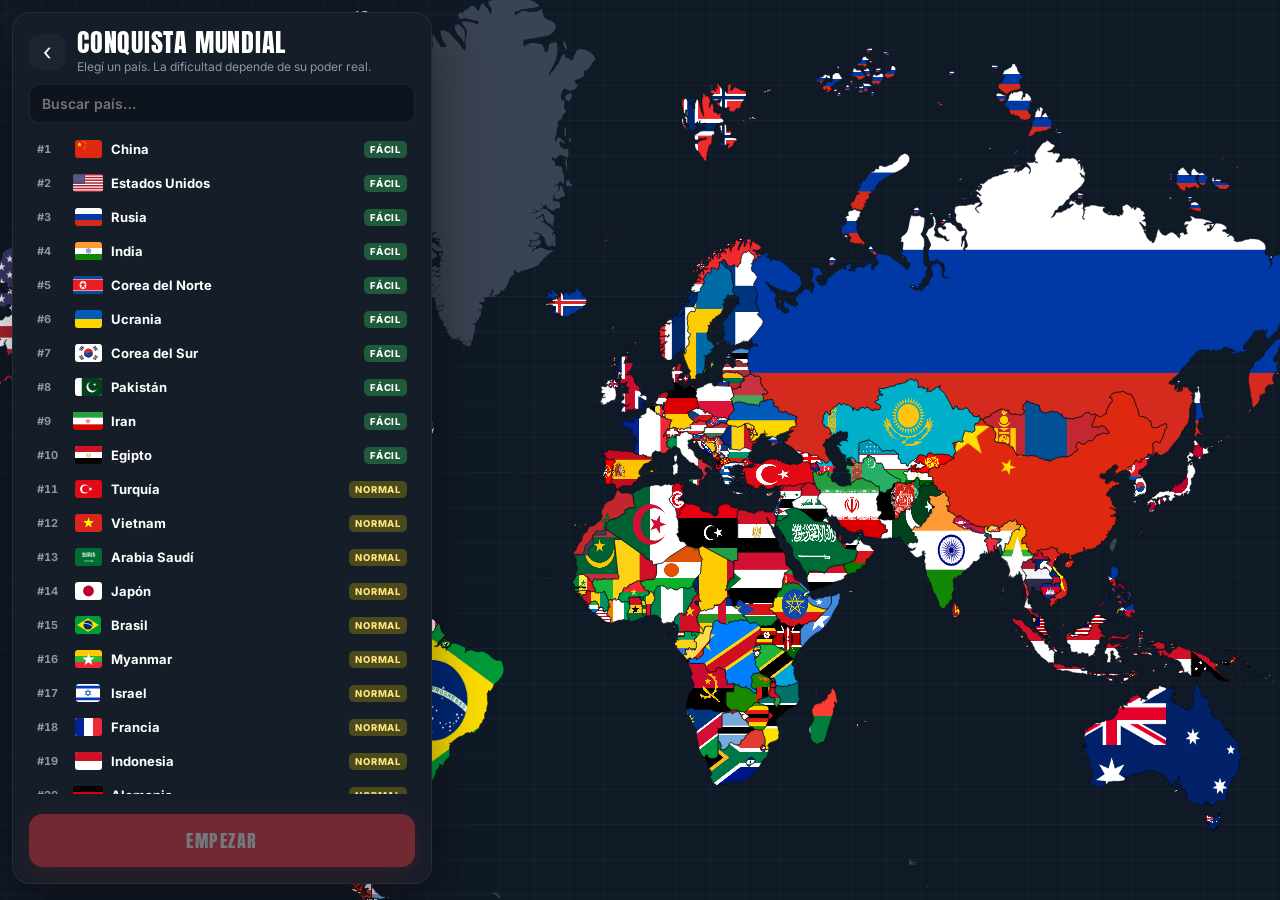
==== game/conquista.html @ e0a361c9 "Nuevo modo: Conquista mundial (estrategia en tiempo real) Elegís un país y armás un imperio: economí" ====
<!doctype html>
<html lang="es">
<head>
<meta charset="utf-8">
<meta name="viewport" content="width=device-width, initial-scale=1, viewport-fit=cover">
<title>Empire · Conquista</title>
<meta name="theme-color" content="#0d141e">
<meta name="mobile-web-app-capable" content="yes">
<meta name="apple-mobile-web-app-capable" content="yes">
<meta name="apple-mobile-web-app-status-bar-style" content="black-translucent">
<link rel="preconnect" href="https://fonts.googleapis.com">
<link rel="preconnect" href="https://fonts.gstatic.com" crossorigin>
<link href="https://fonts.googleapis.com/css2?family=Anton&family=Inter:wght@500;700;800&display=swap" rel="stylesheet">
<link rel="stylesheet" href="style.css">
<link rel="stylesheet" href="conquista.css">
</head>
<body class="conq">
<div id="app">
  <canvas id="map"></canvas>

  <!-- ELEGIR PAÍS -->
  <section id="pick" class="screen">
    <div class="pick-card card">
      <div class="pick-head">
        <a class="back" href="index.html" aria-label="Volver al menú">‹</a>
        <div>
          <h1>CONQUISTA MUNDIAL</h1>
          <p>Elegí un país. La dificultad depende de su poder real.</p>
        </div>
      </div>
      <input id="pickSearch" type="search" placeholder="Buscar país…" autocomplete="off" aria-label="Buscar país">
      <div id="pickList" class="pick-list" role="listbox"></div>
      <div id="pickInfo" class="pick-info"></div>
      <div class="pick-actions">
        <button id="btnLoad" class="btn" hidden>CONTINUAR PARTIDA</button>
        <button id="btnStart" class="btn primary" disabled>EMPEZAR</button>
      </div>
    </div>
  </section>

  <!-- JUEGO -->
  <section id="hud" class="screen" hidden>
    <header class="bar">
      <button class="me" id="btnMe" aria-label="Mi país"><img id="meFlag" alt=""><span id="meName"></span></button>
      <div class="stats">
        <div class="stat" title="Tesoro"><small>TESORO</small><b id="sTreasury"></b></div>
        <div class="stat" title="Fondo militar"><small>FONDO MIL.</small><b id="sFund"></b></div>
        <div class="stat" title="PBI anual"><small>PBI</small><b id="sGdp"></b></div>
        <div class="stat" title="Poder militar"><small>PODER</small><b id="sPower"></b></div>
        <div class="stat hide-s" title="Tensión mundial"><small>TENSIÓN</small><b id="sTension"></b></div>
      </div>
      <div class="time">
        <b id="sDate"></b>
        <div class="speeds" role="group" aria-label="Velocidad">
          <button data-sp="0" aria-label="Pausa">❚❚</button><button data-sp="1">1×</button><button data-sp="2">2×</button><button data-sp="4">4×</button><button data-sp="8">8×</button>
        </div>
      </div>
      <button class="icon" id="btnMenu" aria-label="Menú">☰</button>
    </header>
    <div id="wars" class="wars"></div>
    <div id="news" class="news"></div>
    <aside id="sheet" class="sheet card" hidden>
      <button class="close" id="sheetClose" aria-label="Cerrar">✕</button>
      <div id="sheetBody"></div>
    </aside>
    <div id="toast" class="toast" hidden></div>
  </section>

  <!-- MODALES -->
  <section id="modal" class="screen modal" hidden>
    <div class="card cfg" id="modalBody"></div>
  </section>
</div>
<script src="vendor/topojson-client.min.js"></script>
<script src="data.js"></script>
<script src="conquista-data.js"></script>
<script src="conquista.js"></script>
</body>
</html>
---- game/style.css ----
:root {
  --bg: #0d141e; --ocean: #101a27; --card: #151d29; --card2: #1b2532; --line: rgba(255,255,255,.07);
  --text: #fff; --muted: #8a95a8; --red: #ff3d3d; --blue: #3c9dff; --yellow: #ffc83a; --green: #36e27b;
  --purple: #7c4dff; --orange: #ff8a1f; color-scheme: dark; --head: 'Anton', Impact, 'Arial Narrow', sans-serif;
}
* { box-sizing: border-box; margin: 0; }
html, body { height: 100%; background: var(--bg); color: var(--text); font-family: Inter, system-ui, sans-serif; overflow: hidden; }
#app { position: fixed; inset: 0; }
canvas { position: absolute; left: 0; top: 0; width: 100%; height: 100%; display: block; }
#fx { pointer-events: none; }
.screen { position: absolute; inset: 0; }
[hidden] { display: none !important; }
button { font: inherit; color: inherit; cursor: pointer; }

/* ---------- inicio ---------- */
#home { display: grid; place-items: center; background: radial-gradient(ellipse at center, rgba(13,20,30,.78), rgba(13,20,30,.95) 70%); }
.home-inner { text-align: center; padding: 16px; }
.logo { font-family: var(--head); font-weight: 400; font-size: clamp(56px, min(18vw, 22vh), 170px); letter-spacing: .04em; line-height: .95;
  background: linear-gradient(180deg, #fff 30%, #ffc83a); -webkit-background-clip: text; background-clip: text; color: transparent;
  filter: drop-shadow(0 6px 30px rgba(255,200,58,.25)); animation: rise .8s cubic-bezier(.2,.9,.3,1.2) both; }
.tagline { font-family: var(--head); letter-spacing: .5em; color: #d5dbe5; text-shadow: 0 2px 10px #000; margin: 6px 0 min(36px, 5vh); font-size: clamp(13px, 3vw, 18px); padding-left: .5em; }
.menu { display: flex; flex-direction: column; gap: 12px; width: min(320px, 86vw); margin: 0 auto; }
.mode { margin-top: 26px; color: var(--muted); font-size: 13px; }
.btn { font-family: var(--head); font-size: 22px; letter-spacing: .08em; padding: 14px 20px; border-radius: 14px; border: 1px solid var(--line);
  background: var(--card2); transition: transform .12s, background .2s; }
.btn:hover { transform: translateY(-2px); background: #243142; }
.btn.primary { background: var(--red); border-color: transparent; box-shadow: 0 8px 24px rgba(255,61,61,.3); }
.btn.primary:hover { background: #ff5656; }
a.btn { text-align: center; text-decoration: none; color: #fff; }
.btn.conq-btn { background: #24456a; box-shadow: 0 8px 24px rgba(36,69,106,.35); }
.btn.conq-btn:hover { background: #2d5683; }
.btn.small { font-size: 15px; padding: 10px 14px; }
.btn.danger { background: transparent; color: #ff7b7b; border-color: rgba(255,90,90,.35); }
@keyframes rise { from { opacity: 0; transform: translateY(30px) scale(.9); } }

/* ---------- modales ---------- */
.modal { display: grid; place-items: center; background: rgba(5,8,14,.72); backdrop-filter: blur(4px); z-index: 20; }
.card { background: var(--card); border: 1px solid var(--line); border-radius: 18px; box-shadow: 0 20px 60px rgba(0,0,0,.45); }
.cfg { width: min(420px, calc(100vw - 32px)); padding: 26px; display: flex; flex-direction: column; gap: 16px; }
.cfg h2 { font-family: var(--head); font-weight: 400; font-size: 30px; letter-spacing: .04em; }
.row { display: flex; align-items: center; justify-content: space-between; gap: 12px; font-weight: 700; }
.seg { display: flex; background: var(--bg); border-radius: 10px; padding: 3px; }
.seg button { border: 0; background: none; padding: 7px 11px; border-radius: 8px; font-weight: 800; color: var(--muted); }
.seg button.on { background: var(--red); color: #fff; }
input[type=checkbox] { width: 22px; height: 22px; accent-color: var(--red); }
input[type=range] { accent-color: var(--red); width: 160px; }
.end { text-align: center; align-items: center; }
.end img { width: 160px; border-radius: 10px; box-shadow: 0 10px 40px rgba(0,0,0,.5); }
.end .btn { width: 100%; }

/* ---------- juego ---------- */
#game { pointer-events: none; }
#game button, #game .panel { pointer-events: auto; }
.top { position: absolute; top: 0; left: 0; right: 0; padding: calc(14px + env(safe-area-inset-top, 0px)) max(16px, env(safe-area-inset-right, 0px)) 14px max(16px, env(safe-area-inset-left, 0px)); display: flex; justify-content: space-between; align-items: center;
  background: linear-gradient(180deg, rgba(13,20,30,.95) 60%, rgba(13,20,30,0)); }
.title { font-family: var(--head); font-size: 28px; letter-spacing: .03em; line-height: 1; }
.sub { white-space: nowrap; font-size: 11px; font-weight: 800; color: var(--muted); letter-spacing: .12em; margin-top: 4px; }
.top-right { display: flex; gap: 8px; align-items: center; }
.icon { width: 38px; height: 38px; border-radius: 10px; border: 1px solid var(--line); background: rgba(27,37,50,.85); font-size: 14px; }
.left-badge { background: var(--red); border-radius: 10px; min-width: 56px; padding: 4px 8px 3px; text-align: center; line-height: 1; }
.left-badge span { font-family: var(--head); font-size: 26px; display: block; }
.left-badge small { font-size: 8px; font-weight: 800; letter-spacing: .08em; }
.left-badge.bump { animation: bump .5s; }
@keyframes bump { 40% { transform: scale(1.25); } }

.panel { position: absolute; left: 50%; bottom: max(14px, env(safe-area-inset-bottom)); transform: translateX(-50%);
  width: min(560px, calc(100vw - 24px)); height: 262px; padding: 14px 16px; overflow: hidden; }
.battle { display: grid; grid-template-columns: 1fr 70px 1fr; height: 100%; }
.side { display: flex; flex-direction: column; align-items: center; text-align: center; min-width: 0; }
.role { font-weight: 800; font-size: 11px; letter-spacing: .16em; height: 15px; }
#sideA .role { color: var(--red); } #sideD .role { color: var(--blue); }
.side.win .role { color: var(--green) !important; } .side.lose .role { color: #6b7587 !important; }
.flagbox { position: relative; height: 62px; min-width: 62px; margin-top: 4px; display: flex; justify-content: center; }
.flagbox img { height: 100%; width: auto; max-width: 124px; object-fit: contain; border-radius: 8px; box-shadow: 0 6px 18px rgba(0,0,0,.45); display: block; transition: filter .5s, opacity .5s; }
.flagbox .q { position: absolute; inset: 4px 0; width: 62px; left: 50%; transform: translateX(-50%); border-radius: 8px; background: var(--card2); display: grid; place-items: center;
  font-family: var(--head); font-size: 30px; color: #5d687a; }
.flagbox img.spin { animation: flick .09s; }
@keyframes flick { from { transform: scale(.92); opacity: .6; } }
.flagbox img.land { animation: land .45s cubic-bezier(.2,1.6,.4,1); }
@keyframes land { from { transform: scale(1.3); } }
.side.lose img { filter: grayscale(1) brightness(.45); }
.tag { position: absolute; top: -8px; right: -22px; font-family: var(--head); font-size: 11px; letter-spacing: .03em; padding: 2px 6px; border-radius: 5px;
  transform: rotate(-4deg); animation: pop .4s cubic-bezier(.2,1.8,.4,1) both; white-space: nowrap; }
.tag + .tag { top: 12px; }
.tag.boss { background: var(--purple); } .tag.streak { background: var(--orange); } .tag.rally { background: var(--red); }
@keyframes pop { from { transform: scale(0) rotate(-4deg); } }
.name { font-family: var(--head); font-size: 21px; line-height: 1.05; margin-top: 5px; white-space: nowrap; overflow: hidden; text-overflow: ellipsis; max-width: 100%; }
.side.lose .name, .side.lose .total { color: #6b7587; }
.det { transition: opacity .3s; } .det.off { opacity: 0; }
.pop { font-size: 11px; color: var(--muted); font-weight: 700; margin-top: 1px; font-variant-numeric: tabular-nums; }
.power { font-size: 10px; font-weight: 800; letter-spacing: .1em; color: var(--yellow); margin-top: 3px; display: flex; gap: 5px; align-items: center; justify-content: center; }
.power b { font-family: var(--head); font-weight: 400; font-size: 16px; letter-spacing: 0; }
.chip { background: var(--orange); color: #fff; font-size: 8.5px; padding: 2px 5px; border-radius: 4px; letter-spacing: .04em; }
.dice { display: flex; gap: 5px; margin-top: 6px; height: 28px; }
.die { width: 28px; height: 28px; border-radius: 6px; border: 2px solid #2a3546; }
.die svg { width: 100%; height: 100%; display: block; }
.die.full { border: 0; }
.die.landed { animation: dieLand .35s cubic-bezier(.2,1.7,.4,1); box-shadow: 0 0 0 2px var(--green), 0 0 12px rgba(54,226,123,.6); }
.die.rolling { animation: shake .08s infinite; }
@keyframes dieLand { from { transform: scale(1.5) rotate(20deg); } }
@keyframes shake { 50% { transform: rotate(14deg) translateY(-2px); } }
.side.lose .die { opacity: .45; filter: grayscale(1); }
.total { font-family: var(--head); font-size: 38px; line-height: 1.05; font-variant-numeric: tabular-nums; }
.total.final { color: var(--yellow); }
.side.win .total { color: var(--green); }
.total.punch { animation: punch .35s; }
@keyframes punch { 40% { transform: scale(1.3); } }

.mid { display: flex; flex-direction: column; align-items: center; justify-content: center; position: relative; }
.swords { width: 46px; height: 46px; opacity: 0; transform: scale(.4); transition: opacity .3s, transform .4s cubic-bezier(.2,1.6,.4,1); margin-top: -40px; }
.swords.on { opacity: 1; transform: none; }
.swords .s1, .swords .s2 { transition: transform .5s cubic-bezier(.3,1.4,.5,1), opacity .3s; transform-origin: 32px 32px; }
.swords.winA .s2, .swords.winD .s1 { opacity: 0; transform: translateY(14px) rotate(25deg); }
.swords.winA .s1 { transform: rotate(-20deg) scale(1.1); } .swords.winD .s2 { transform: rotate(20deg) scale(1.1); }
.dxp { position: absolute; bottom: 18px; font-size: 9px; font-weight: 800; letter-spacing: .12em; color: var(--yellow); text-align: center; opacity: 0; transition: opacity .3s; }
.dxp.on { opacity: 1; }

/* tabla */
.board { height: 100%; }
.board h3 { font-family: var(--head); font-weight: 400; font-size: 22px; letter-spacing: .02em; margin-bottom: 8px; }
.cols { display: grid; grid-template-columns: 1fr 1fr; gap: 18px; }
.cols h4 { font-size: 9px; letter-spacing: .14em; color: var(--yellow); margin-bottom: 4px; }
.lb { display: grid; grid-template-columns: 12px 22px 1fr auto; gap: 6px; align-items: center; font-size: 12px; font-weight: 700; height: 25px;
  animation: row .35s both; }
.lb .n { color: var(--muted); font-size: 10px; } .lb img { height: 14px; width: auto; max-width: 22px; justify-self: center; border-radius: 2px; }
.lb .nm { white-space: nowrap; overflow: hidden; text-overflow: ellipsis; } .lb .v { font-variant-numeric: tabular-nums; }
@keyframes row { from { opacity: 0; transform: translateY(8px); } }

/* carteles sobre el mapa */
#callouts { position: absolute; left: 50%; bottom: 292px; transform: translateX(-50%); display: flex; flex-direction: column; align-items: center; gap: 10px; width: 100%; }
.call { text-align: center; animation: callIn .45s cubic-bezier(.2,1.6,.4,1) both; transition: opacity .4s, transform .4s; }
.call.out { opacity: 0; transform: translateY(10px) scale(.95); }
.call .pill { display: inline-block; font-family: var(--head); font-size: 22px; padding: 4px 12px 5px; border-radius: 8px; transform: rotate(-2deg);
  box-shadow: 0 6px 20px rgba(0,0,0,.4); letter-spacing: .02em; }
.call .cap { font-weight: 800; font-size: 13px; margin-top: 4px; text-shadow: 0 2px 6px #000, 0 0 2px #000; }
.call.boss .pill { background: var(--purple); } .call.streak .pill { background: var(--orange); } .call.rally .pill, .call.upset .pill { background: var(--red); }
@keyframes callIn { from { opacity: 0; transform: scale(.4) rotate(-6deg); } }

.pause-veil { position: absolute; inset: 0; display: grid; place-items: center; font-family: var(--head); font-size: 54px; letter-spacing: .1em;
  background: rgba(5,8,14,.45); }

@media (max-height: 640px) { .panel { height: 236px; } .flagbox { height: 48px; } .flagbox img { max-width: 96px; } #callouts { bottom: 262px; } }

/* celulares angostos */
@media (max-width: 400px) {
  .title { font-size: 24px; } .sub { font-size: 9.5px; letter-spacing: .08em; }
  .icon { width: 34px; height: 34px; } .top-right { gap: 6px; }
  .left-badge { min-width: 50px; } .left-badge span { font-size: 22px; }
  .panel { padding: 12px 10px; } .battle { grid-template-columns: 1fr 52px 1fr; }
  .name { font-size: 18px; } .total { font-size: 34px; } .die { width: 25px; height: 25px; }
  .call .pill { font-size: 19px; } .call .cap { font-size: 12px; }
}
/* celular horizontal: panel a la derecha */
body.side .top { padding-top: calc(8px + env(safe-area-inset-top, 0px)); padding-bottom: 8px; }
body.side .title { font-size: 22px; }
body.side .panel { left: auto; transform: none; right: max(8px, env(safe-area-inset-right, 0px)); top: 58px; bottom: max(8px, env(safe-area-inset-bottom, 0px));
  width: min(380px, 46vw); height: auto; }
body.side #callouts { left: calc((100% - min(380px, 46vw) - 16px) / 2); bottom: 16px; width: auto; }
body.side .menu { gap: 8px; } body.side .btn { padding: 10px 18px; font-size: 19px; } body.side .mode { margin-top: 12px; }
---- game/conquista.css ----
/* Modo Conquista: usa los tokens de style.css */
body.conq { --sheet-w: 400px; }
.conq #map { cursor: grab; touch-action: none; }
.conq #map.dragging { cursor: grabbing; }

/* ---------- elegir país ---------- */
#pick { display: flex; align-items: flex-start; padding: max(12px, env(safe-area-inset-top)) max(12px, env(safe-area-inset-right)) 12px max(12px, env(safe-area-inset-left)); pointer-events: none; }
.pick-card { pointer-events: auto; width: min(420px, 100%); max-height: calc(100% - 4px); display: flex; flex-direction: column; gap: 10px; padding: 16px; }
.pick-head { display: flex; gap: 12px; align-items: center; }
.pick-head h1 { font-family: var(--head); font-weight: 400; font-size: 26px; letter-spacing: .03em; line-height: 1; }
.pick-head p { color: var(--muted); font-size: 12px; margin-top: 4px; }
.back { width: 36px; height: 36px; border-radius: 10px; display: grid; place-items: center; background: var(--card2); color: #fff; text-decoration: none; font-size: 24px; flex: none; }
#pickSearch { background: var(--bg); border: 1px solid var(--line); border-radius: 10px; color: #fff; padding: 10px 12px; font: 600 14px Inter, sans-serif; }
.pick-list { overflow-y: auto; flex: 1 1 auto; min-height: 120px; display: flex; flex-direction: column; gap: 2px; }
.prow { display: grid; grid-template-columns: 28px 30px 1fr auto; gap: 8px; align-items: center; padding: 7px 8px; border-radius: 9px; border: 0; background: none; text-align: left; font: 700 13px Inter, sans-serif; }
.prow:hover, .prow:focus-visible { background: var(--card2); outline: none; }
.prow.on { background: #2a1e22; box-shadow: inset 0 0 0 1px var(--red); }
.prow .rk { color: var(--muted); font-size: 11px; font-variant-numeric: tabular-nums; }
.prow img { height: 18px; width: auto; max-width: 30px; border-radius: 3px; justify-self: center; }
.diff { font-size: 9.5px; font-weight: 800; letter-spacing: .08em; padding: 3px 6px; border-radius: 5px; }
.diff.d0 { background: #1f5a3a; } .diff.d1 { background: #4a4a1c; color: #ffe27a; } .diff.d2 { background: #6a3a14; color: #ffc08a; } .diff.d3 { background: #6e1c1c; color: #ffb0b0; }
.pick-info { font-size: 12px; color: var(--muted); min-height: 0; }
.pick-info .kv { display: grid; grid-template-columns: repeat(3, 1fr); gap: 6px; margin-top: 6px; }
.kv div { background: var(--bg); border-radius: 8px; padding: 6px 8px; } .kv small { display: block; font-size: 9px; letter-spacing: .1em; font-weight: 800; }
.kv b { color: #fff; font-size: 13px; font-variant-numeric: tabular-nums; }
.pick-actions { display: flex; gap: 8px; } .pick-actions .btn { flex: 1; font-size: 18px; padding: 12px; }
.btn:disabled { opacity: .4; cursor: default; transform: none; }

/* ---------- barra superior ---------- */
#hud { pointer-events: none; }
#hud > * { pointer-events: auto; }
.bar { position: absolute; top: 0; left: 0; right: 0; display: flex; align-items: center; gap: 10px;
  padding: calc(8px + env(safe-area-inset-top, 0px)) max(10px, env(safe-area-inset-right, 0px)) 8px max(10px, env(safe-area-inset-left, 0px));
  background: linear-gradient(180deg, rgba(13,20,30,.97), rgba(13,20,30,.88)); border-bottom: 1px solid var(--line); }
.me { display: flex; align-items: center; gap: 8px; border: 1px solid var(--line); background: var(--card2); border-radius: 10px; padding: 5px 10px 5px 6px; min-width: 0; }
.me img { height: 22px; width: auto; max-width: 34px; border-radius: 3px; }
.me span { font-family: var(--head); font-size: 17px; white-space: nowrap; overflow: hidden; text-overflow: ellipsis; max-width: 140px; }
.stats { display: flex; gap: 6px; flex: 1; min-width: 0; overflow-x: auto; scrollbar-width: none; }
.stat { flex: none; background: rgba(27,37,50,.8); border-radius: 9px; padding: 4px 9px; white-space: nowrap; }
.stat small { display: block; font-size: 8.5px; font-weight: 800; letter-spacing: .1em; color: var(--muted); }
.stat b { font-size: 14px; font-variant-numeric: tabular-nums; }
.time { display: flex; align-items: center; gap: 8px; }
.time > b { font-family: var(--head); font-weight: 400; font-size: 18px; white-space: nowrap; letter-spacing: .02em; }
.speeds { display: flex; background: var(--bg); border-radius: 9px; padding: 2px; }
.speeds button { border: 0; background: none; padding: 6px 8px; border-radius: 7px; font: 800 12px Inter, sans-serif; color: var(--muted); }
.speeds button.on { background: var(--red); color: #fff; }

/* guerras y noticias */
.wars { position: absolute; left: max(10px, env(safe-area-inset-left)); top: calc(var(--barh, 60px) + 8px); display: flex; flex-direction: column; gap: 6px; max-height: 45vh; overflow-y: auto; }
.war { display: flex; align-items: center; gap: 6px; background: rgba(21,29,41,.92); border: 1px solid rgba(255,61,61,.35); border-radius: 10px; padding: 5px 8px; font: 700 11px Inter, sans-serif; color: #fff; }
.war img { height: 14px; width: auto; max-width: 22px; border-radius: 2px; }
.war .vs { color: var(--red); font-weight: 800; } .war .bar2 { width: 46px; height: 5px; background: #2a3546; border-radius: 3px; overflow: hidden; }
.war .bar2 i { display: block; height: 100%; background: var(--green); }
.news { position: absolute; left: 50%; transform: translateX(-50%); bottom: max(12px, env(safe-area-inset-bottom)); display: flex; flex-direction: column; align-items: center; gap: 4px; width: min(560px, calc(100vw - 24px)); pointer-events: none !important; }
.news div { background: rgba(10,14,22,.86); border-radius: 8px; padding: 5px 10px; font-size: 12px; font-weight: 700; animation: row .3s both; text-align: center; }
.news div.bad { color: #ff9a9a; } .news div.good { color: #8ff0b3; }

/* panel lateral / hoja inferior */
.sheet { position: absolute; right: max(10px, env(safe-area-inset-right)); top: calc(var(--barh, 60px) + 6px); bottom: 12px; width: var(--sheet-w); overflow-y: auto; padding: 16px; display: flex; flex-direction: column; gap: 12px; }
.sheet .close { position: absolute; right: 10px; top: 10px; width: 32px; height: 32px; border-radius: 9px; border: 1px solid var(--line); background: var(--card2); }
.sh-head { display: flex; align-items: center; gap: 12px; padding-right: 36px; }
.sh-head img { height: 40px; width: auto; max-width: 64px; border-radius: 6px; box-shadow: 0 4px 12px rgba(0,0,0,.4); }
.sh-head h2 { font-family: var(--head); font-weight: 400; font-size: 24px; line-height: 1.05; }
.sh-head p { font-size: 11px; color: var(--muted); font-weight: 700; }
.tabs { display: flex; gap: 4px; flex-wrap: wrap; }
.tabs button { border: 1px solid var(--line); background: var(--card2); border-radius: 8px; padding: 7px 10px; font: 800 11px Inter, sans-serif; letter-spacing: .05em; }
.tabs button.on { background: var(--red); border-color: transparent; }
.sec h3 { font-size: 10px; letter-spacing: .14em; color: var(--yellow); margin-bottom: 6px; }
.grid2 { display: grid; grid-template-columns: 1fr 1fr; gap: 6px; }
.cell { background: var(--bg); border-radius: 9px; padding: 7px 9px; }
.cell small { display: block; font-size: 9px; font-weight: 800; letter-spacing: .1em; color: var(--muted); }
.cell b { font-size: 15px; font-variant-numeric: tabular-nums; }
.relbar { height: 8px; border-radius: 4px; background: #2a3546; overflow: hidden; margin-top: 4px; } .relbar i { display: block; height: 100%; }
.acts { display: flex; flex-wrap: wrap; gap: 6px; }
.acts .btn { font-size: 14px; padding: 9px 12px; border-radius: 10px; flex: 1 1 auto; }
.btn.warbtn { background: #7a1616; } .btn.good { background: #1f6a43; }
.slider { display: grid; grid-template-columns: 1fr auto; gap: 2px 8px; align-items: center; font-weight: 700; font-size: 13px; }
.slider input { grid-column: 1 / -1; width: 100%; }
.slider span { font-variant-numeric: tabular-nums; color: var(--yellow); }
.hint { font-size: 11px; color: var(--muted); line-height: 1.4; }
.ideos { display: flex; flex-direction: column; gap: 6px; }
.ideo { text-align: left; border: 1px solid var(--line); background: var(--bg); border-radius: 10px; padding: 9px 10px; font: 600 12px Inter, sans-serif; }
.ideo b { font-family: var(--head); font-weight: 400; font-size: 17px; letter-spacing: .02em; display: block; }
.ideo.on { box-shadow: inset 0 0 0 2px var(--yellow); }
.ideo ul { margin: 4px 0 0 16px; padding: 0; color: #c9d1dd; } .ideo li.neg { color: #ff9a9a; } .ideo li.pos { color: #8ff0b3; }
.shop { display: flex; flex-direction: column; gap: 6px; }
.item { display: grid; grid-template-columns: 1fr auto; gap: 2px 8px; align-items: center; background: var(--bg); border-radius: 10px; padding: 8px 10px; }
.item b { font-size: 13px; } .item small { color: var(--muted); font-size: 11px; grid-column: 1; }
.item .buy { grid-row: 1 / span 2; grid-column: 2; display: flex; gap: 4px; }
.item .buy button { border: 0; border-radius: 8px; background: var(--red); padding: 8px 9px; font: 800 12px Inter, sans-serif; }
.item .buy button:disabled { background: #3a4352; color: #8a95a8; cursor: default; }
.units { display: grid; grid-template-columns: 1fr 1fr; gap: 4px 12px; font-size: 12px; }
.units div { display: flex; justify-content: space-between; border-bottom: 1px solid var(--line); padding: 3px 0; } .units b { font-variant-numeric: tabular-nums; }
.terr { display: grid; grid-template-columns: 26px 1fr auto; gap: 8px; align-items: center; background: var(--bg); border-radius: 9px; padding: 7px 9px; font-size: 12px; font-weight: 700; }
.terr img { height: 16px; width: auto; max-width: 26px; border-radius: 2px; }
.mini { display: grid; grid-template-columns: auto 1fr; gap: 2px 6px; align-items: center; font-size: 10px; color: var(--muted); }
.mini .relbar { margin: 0; height: 5px; width: 90px; }
.terr button { border: 0; border-radius: 7px; background: #24456a; padding: 6px 8px; font: 800 11px Inter, sans-serif; }
.list { display: flex; flex-direction: column; gap: 4px; }
.rel { display: grid; grid-template-columns: 26px 1fr 90px 30px; gap: 8px; align-items: center; font-size: 12px; font-weight: 700; background: var(--bg); border-radius: 8px; padding: 6px 8px; border: 0; text-align: left; }
.rel img { height: 15px; width: auto; max-width: 24px; border-radius: 2px; } .rel .relbar { margin: 0; }
.chip2 { font-size: 9px; font-weight: 800; padding: 2px 5px; border-radius: 4px; background: #24456a; margin-left: 4px; vertical-align: middle; }
.chip2.war { background: #7a1616; }
.toast { position: absolute; left: 50%; top: 80px; transform: translateX(-50%); background: var(--card2); border: 1px solid var(--line); border-radius: 10px; padding: 9px 14px; font-weight: 700; font-size: 13px; }
.modal .cfg p { color: #c9d1dd; line-height: 1.45; }
.modal .cfg .acts .btn { font-size: 17px; }

/* celular: hoja inferior y barra compacta */
@media (max-width: 760px) {
  .sheet { left: 0; right: 0; top: auto; bottom: 0; width: auto; max-height: 62vh; border-radius: 18px 18px 0 0;
    padding: 16px max(14px, env(safe-area-inset-right)) calc(14px + env(safe-area-inset-bottom)) max(14px, env(safe-area-inset-left)); }
  .bar { flex-wrap: wrap; gap: 6px 8px; }
  .stats { order: 3; flex-basis: 100%; }
  .time { margin-left: auto; } .time > b { font-size: 15px; }
  .speeds button { padding: 6px 6px; }
  .me span { max-width: 90px; font-size: 15px; }
  .time > b { font-size: 14px; } .icon { width: 34px; height: 34px; }
  .hide-s { display: none; }
  .pick-card { width: 100%; }
}
@media (prefers-reduced-motion: reduce) { .news div { animation: none; } }
@media (max-width: 420px) { .me span { display: none; } .me { padding: 5px 6px; } .speeds button { padding: 6px 5px; font-size: 11px; } }
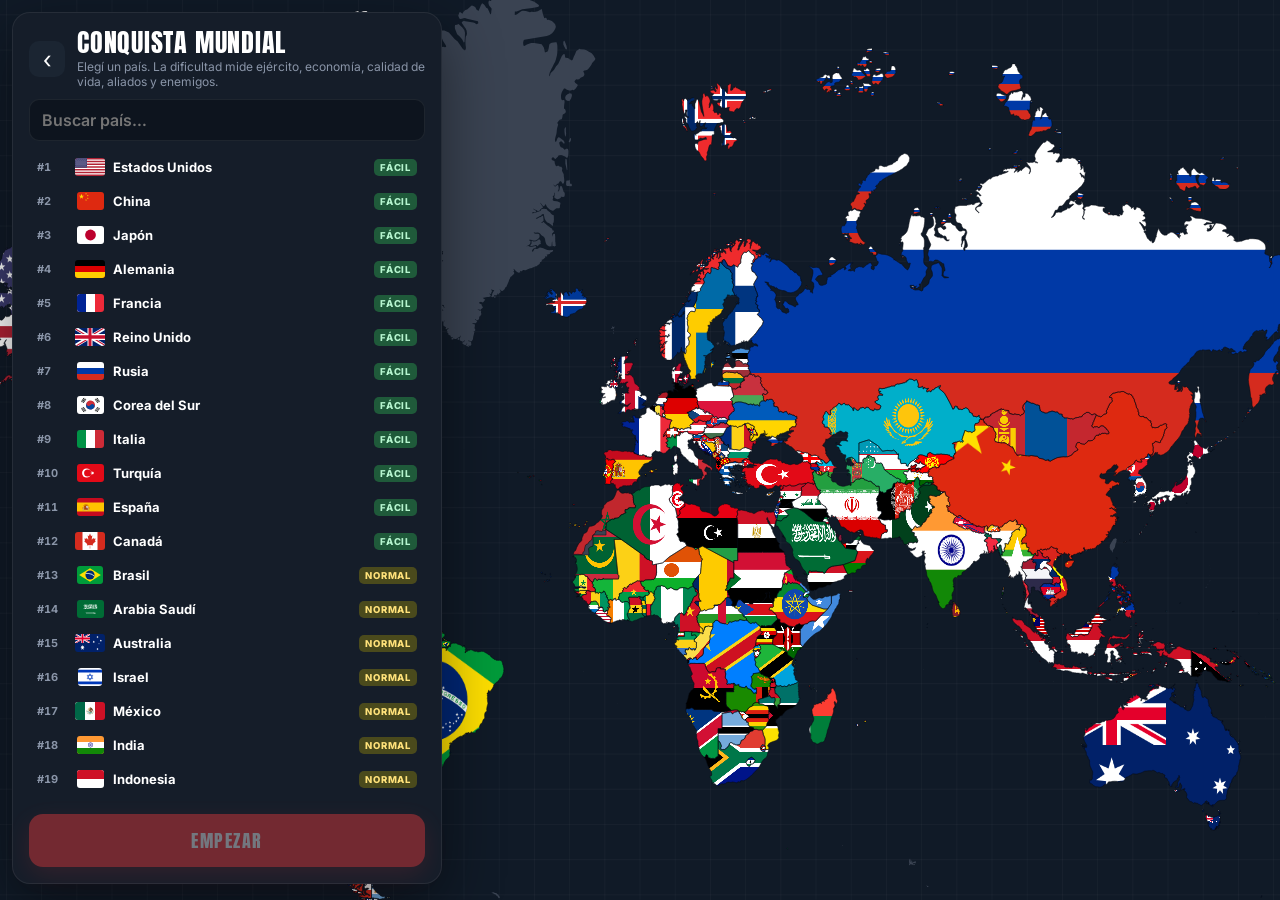
==== commit 3f000671: "Conquista: dificultad coherente, ejércitos en el mapa, producción limitada y decisiones anuales - Di" ====
--- a/game/conquista.html
+++ b/game/conquista.html
@@ -2,7 +2,8 @@
 <html lang="es">
 <head>
 <meta charset="utf-8">
-<meta name="viewport" content="width=device-width, initial-scale=1, viewport-fit=cover">
+<!-- sin zoom del navegador: el zoom del mapa lo maneja el juego -->
+<meta name="viewport" content="width=device-width, initial-scale=1, maximum-scale=1, user-scalable=no, viewport-fit=cover">
 <title>Empire · Conquista</title>
 <meta name="theme-color" content="#0d141e">
 <meta name="mobile-web-app-capable" content="yes">
@@ -25,7 +26,7 @@
         <a class="back" href="index.html" aria-label="Volver al menú">‹</a>
         <div>
           <h1>CONQUISTA MUNDIAL</h1>
-          <p>Elegí un país. La dificultad depende de su poder real.</p>
+          <p>Elegí un país. La dificultad mide ejército, economía, calidad de vida, aliados y enemigos.</p>
         </div>
       </div>
       <input id="pickSearch" type="search" placeholder="Buscar país…" autocomplete="off" aria-label="Buscar país">
@@ -43,11 +44,11 @@
     <header class="bar">
       <button class="me" id="btnMe" aria-label="Mi país"><img id="meFlag" alt=""><span id="meName"></span></button>
       <div class="stats">
-        <div class="stat" title="Tesoro"><small>TESORO</small><b id="sTreasury"></b></div>
-        <div class="stat" title="Fondo militar"><small>FONDO MIL.</small><b id="sFund"></b></div>
-        <div class="stat" title="PBI anual"><small>PBI</small><b id="sGdp"></b></div>
-        <div class="stat" title="Poder militar"><small>PODER</small><b id="sPower"></b></div>
-        <div class="stat hide-s" title="Tensión mundial"><small>TENSIÓN</small><b id="sTension"></b></div>
+        <div class="stat" title="Plata ahorrada del país"><small>💰 TESORO</small><b id="sTreasury"></b></div>
+        <div class="stat" title="Plata para comprar armamento"><small>🎖️ FONDO MILITAR</small><b id="sFund"></b></div>
+        <div class="stat" title="Producto bruto interno"><small>📈 PBI</small><b id="sGdp"></b></div>
+        <div class="stat" title="Poder militar total"><small>⚔️ PODER</small><b id="sPower"></b></div>
+        <div class="stat" title="Tensión mundial: cuanto más alta, más guerras"><small>🌡️ TENSIÓN</small><b id="sTension"></b></div>
       </div>
       <div class="time">
         <b id="sDate"></b>
@@ -55,10 +56,23 @@
           <button data-sp="0" aria-label="Pausa">❚❚</button><button data-sp="1">1×</button><button data-sp="2">2×</button><button data-sp="4">4×</button><button data-sp="8">8×</button>
         </div>
       </div>
+      <button class="icon" id="btnHelp" aria-label="Cómo jugar">?</button>
       <button class="icon" id="btnMenu" aria-label="Menú">☰</button>
     </header>
+    <div id="news" class="news" aria-live="polite"></div>
     <div id="wars" class="wars"></div>
-    <div id="news" class="news"></div>
+
+    <div id="armyBar" class="army-bar card" hidden></div>
+
+    <nav class="dock" aria-label="Acciones">
+      <button data-tab="res"><span>🏛️</span>PAÍS</button>
+      <button data-tab="army"><span>⚔️</span>EJÉRCITO</button>
+      <button data-tab="bud"><span>💰</span>PLATA</button>
+      <button data-tab="terr"><span>🏙️</span>CIUDADES</button>
+      <button data-tab="dip"><span>🤝</span>DIPLOMACIA</button>
+      <button data-tab="ideo"><span>📜</span>GOBIERNO</button>
+    </nav>
+
     <aside id="sheet" class="sheet card" hidden>
       <button class="close" id="sheetClose" aria-label="Cerrar">✕</button>
       <div id="sheetBody"></div>
--- a/game/conquista.css
+++ b/game/conquista.css
@@ -1,122 +1,189 @@
 /* Modo Conquista: usa los tokens de style.css */
-body.conq { --sheet-w: 400px; }
+body.conq { --sheet-w: 410px; --dock-h: 64px; --blue2: #2f6fb0; }
+/* que el celular no haga zoom, ni "volver atrás" deslizando, ni rebote al arrastrar el mapa */
+html:has(body.conq), body.conq { overscroll-behavior: none; touch-action: none; -webkit-user-select: none; user-select: none; -webkit-touch-callout: none; }
+.conq button, .conq a, .conq input { touch-action: manipulation; }
+.conq .sheet, .conq .pick-list, .conq .modal .cfg, .conq .wars { touch-action: pan-y; overscroll-behavior: contain; }
+.conq input[type=range] { touch-action: pan-x; }
+.conq #pickSearch { -webkit-user-select: text; user-select: text; }
 .conq #map { cursor: grab; touch-action: none; }
 .conq #map.dragging { cursor: grabbing; }
 
 /* ---------- elegir país ---------- */
 #pick { display: flex; align-items: flex-start; padding: max(12px, env(safe-area-inset-top)) max(12px, env(safe-area-inset-right)) 12px max(12px, env(safe-area-inset-left)); pointer-events: none; }
-.pick-card { pointer-events: auto; width: min(420px, 100%); max-height: calc(100% - 4px); display: flex; flex-direction: column; gap: 10px; padding: 16px; }
+.pick-card { pointer-events: auto; width: min(430px, 100%); max-height: calc(100% - 4px); display: flex; flex-direction: column; gap: 10px; padding: 16px; }
 .pick-head { display: flex; gap: 12px; align-items: center; }
 .pick-head h1 { font-family: var(--head); font-weight: 400; font-size: 26px; letter-spacing: .03em; line-height: 1; }
 .pick-head p { color: var(--muted); font-size: 12px; margin-top: 4px; }
 .back { width: 36px; height: 36px; border-radius: 10px; display: grid; place-items: center; background: var(--card2); color: #fff; text-decoration: none; font-size: 24px; flex: none; }
-#pickSearch { background: var(--bg); border: 1px solid var(--line); border-radius: 10px; color: #fff; padding: 10px 12px; font: 600 14px Inter, sans-serif; }
-.pick-list { overflow-y: auto; flex: 1 1 auto; min-height: 120px; display: flex; flex-direction: column; gap: 2px; }
-.prow { display: grid; grid-template-columns: 28px 30px 1fr auto; gap: 8px; align-items: center; padding: 7px 8px; border-radius: 9px; border: 0; background: none; text-align: left; font: 700 13px Inter, sans-serif; }
+#pickSearch { background: var(--bg); border: 1px solid var(--line); border-radius: 10px; color: #fff; padding: 10px 12px; font: 600 16px Inter, sans-serif; }
+.pick-list { overflow-y: auto; flex: 1 1 auto; min-height: 110px; display: flex; flex-direction: column; gap: 2px; }
+.prow { display: grid; grid-template-columns: 30px 30px 1fr auto; gap: 8px; align-items: center; padding: 7px 8px; border-radius: 9px; border: 0; background: none; text-align: left; font: 700 13px Inter, sans-serif; }
 .prow:hover, .prow:focus-visible { background: var(--card2); outline: none; }
 .prow.on { background: #2a1e22; box-shadow: inset 0 0 0 1px var(--red); }
 .prow .rk { color: var(--muted); font-size: 11px; font-variant-numeric: tabular-nums; }
 .prow img { height: 18px; width: auto; max-width: 30px; border-radius: 3px; justify-self: center; }
-.diff { font-size: 9.5px; font-weight: 800; letter-spacing: .08em; padding: 3px 6px; border-radius: 5px; }
-.diff.d0 { background: #1f5a3a; } .diff.d1 { background: #4a4a1c; color: #ffe27a; } .diff.d2 { background: #6a3a14; color: #ffc08a; } .diff.d3 { background: #6e1c1c; color: #ffb0b0; }
-.pick-info { font-size: 12px; color: var(--muted); min-height: 0; }
-.pick-info .kv { display: grid; grid-template-columns: repeat(3, 1fr); gap: 6px; margin-top: 6px; }
-.kv div { background: var(--bg); border-radius: 8px; padding: 6px 8px; } .kv small { display: block; font-size: 9px; letter-spacing: .1em; font-weight: 800; }
-.kv b { color: #fff; font-size: 13px; font-variant-numeric: tabular-nums; }
+.diff { font-size: 9.5px; font-weight: 800; letter-spacing: .08em; padding: 3px 6px; border-radius: 5px; white-space: nowrap; }
+.diff.d0 { background: #1f5a3a; color: #b6f5cf; } .diff.d1 { background: #4a4a1c; color: #ffe27a; } .diff.d2 { background: #6a3a14; color: #ffc08a; } .diff.d3 { background: #6e1c1c; color: #ffb0b0; }
+.pick-info { font-size: 12px; color: var(--muted); }
+.factors { display: grid; grid-template-columns: auto 1fr auto; gap: 4px 8px; align-items: center; margin-top: 8px; font-weight: 700; }
+.factors .relbar { margin: 0; }
 .pick-actions { display: flex; gap: 8px; } .pick-actions .btn { flex: 1; font-size: 18px; padding: 12px; }
 .btn:disabled { opacity: .4; cursor: default; transform: none; }
 
 /* ---------- barra superior ---------- */
 #hud { pointer-events: none; }
 #hud > * { pointer-events: auto; }
-.bar { position: absolute; top: 0; left: 0; right: 0; display: flex; align-items: center; gap: 10px;
+.bar { position: absolute; top: 0; left: 0; right: 0; display: flex; align-items: center; gap: 10px; z-index: 5;
   padding: calc(8px + env(safe-area-inset-top, 0px)) max(10px, env(safe-area-inset-right, 0px)) 8px max(10px, env(safe-area-inset-left, 0px));
-  background: linear-gradient(180deg, rgba(13,20,30,.97), rgba(13,20,30,.88)); border-bottom: 1px solid var(--line); }
-.me { display: flex; align-items: center; gap: 8px; border: 1px solid var(--line); background: var(--card2); border-radius: 10px; padding: 5px 10px 5px 6px; min-width: 0; }
+  background: linear-gradient(180deg, rgba(13,20,30,.97), rgba(13,20,30,.9)); border-bottom: 1px solid var(--line); }
+.me { display: flex; align-items: center; gap: 8px; border: 1px solid rgba(255,200,58,.45); background: var(--card2); border-radius: 10px; padding: 5px 10px 5px 6px; min-width: 0; }
 .me img { height: 22px; width: auto; max-width: 34px; border-radius: 3px; }
 .me span { font-family: var(--head); font-size: 17px; white-space: nowrap; overflow: hidden; text-overflow: ellipsis; max-width: 140px; }
 .stats { display: flex; gap: 6px; flex: 1; min-width: 0; overflow-x: auto; scrollbar-width: none; }
 .stat { flex: none; background: rgba(27,37,50,.8); border-radius: 9px; padding: 4px 9px; white-space: nowrap; }
-.stat small { display: block; font-size: 8.5px; font-weight: 800; letter-spacing: .1em; color: var(--muted); }
+.stat small { display: block; font-size: 8.5px; font-weight: 800; letter-spacing: .08em; color: var(--muted); }
 .stat b { font-size: 14px; font-variant-numeric: tabular-nums; }
 .time { display: flex; align-items: center; gap: 8px; }
 .time > b { font-family: var(--head); font-weight: 400; font-size: 18px; white-space: nowrap; letter-spacing: .02em; }
 .speeds { display: flex; background: var(--bg); border-radius: 9px; padding: 2px; }
 .speeds button { border: 0; background: none; padding: 6px 8px; border-radius: 7px; font: 800 12px Inter, sans-serif; color: var(--muted); }
 .speeds button.on { background: var(--red); color: #fff; }
+.icon { flex: none; }
 
-/* guerras y noticias */
-.wars { position: absolute; left: max(10px, env(safe-area-inset-left)); top: calc(var(--barh, 60px) + 8px); display: flex; flex-direction: column; gap: 6px; max-height: 45vh; overflow-y: auto; }
-.war { display: flex; align-items: center; gap: 6px; background: rgba(21,29,41,.92); border: 1px solid rgba(255,61,61,.35); border-radius: 10px; padding: 5px 8px; font: 700 11px Inter, sans-serif; color: #fff; }
+/* noticias: arriba, en rojo */
+.news { position: absolute; left: 50%; transform: translateX(-50%); top: calc(var(--barh, 60px) + 8px); z-index: 4; display: flex; flex-direction: column; align-items: center; gap: 5px;
+  width: min(620px, calc(100vw - 24px)); pointer-events: none !important; }
+.news div { background: linear-gradient(90deg, #8f1111, #c21d1d); color: #fff; border: 1px solid rgba(255,255,255,.18); border-radius: 10px; padding: 8px 14px;
+  font-size: 13.5px; font-weight: 800; text-align: center; box-shadow: 0 6px 20px rgba(0,0,0,.45); animation: newsIn .35s cubic-bezier(.2,1.4,.4,1) both; letter-spacing: .01em; }
+.news div.good { background: linear-gradient(90deg, #135c38, #1d8a52); }
+.news div.info { background: linear-gradient(90deg, #1d3b5e, #2a5788); }
+.news div.out { opacity: 0; transform: translateY(-6px); transition: opacity .4s, transform .4s; }
+@keyframes newsIn { from { opacity: 0; transform: translateY(-14px) scale(.96); } }
+
+/* guerras */
+.wars { position: absolute; left: max(10px, env(safe-area-inset-left)); top: calc(var(--barh, 60px) + 10px); z-index: 3; display: flex; flex-direction: column; gap: 6px; max-height: 40vh; overflow-y: auto; }
+.war { display: flex; align-items: center; gap: 6px; background: rgba(21,29,41,.94); border: 1px solid rgba(255,61,61,.45); border-radius: 10px; padding: 6px 9px; font: 800 11px Inter, sans-serif; color: #fff; }
 .war img { height: 14px; width: auto; max-width: 22px; border-radius: 2px; }
-.war .vs { color: var(--red); font-weight: 800; } .war .bar2 { width: 46px; height: 5px; background: #2a3546; border-radius: 3px; overflow: hidden; }
+.war .vs { color: var(--red); } .war .bar2 { width: 50px; height: 6px; background: #4a1c1c; border-radius: 3px; overflow: hidden; }
 .war .bar2 i { display: block; height: 100%; background: var(--green); }
-.news { position: absolute; left: 50%; transform: translateX(-50%); bottom: max(12px, env(safe-area-inset-bottom)); display: flex; flex-direction: column; align-items: center; gap: 4px; width: min(560px, calc(100vw - 24px)); pointer-events: none !important; }
-.news div { background: rgba(10,14,22,.86); border-radius: 8px; padding: 5px 10px; font-size: 12px; font-weight: 700; animation: row .3s both; text-align: center; }
-.news div.bad { color: #ff9a9a; } .news div.good { color: #8ff0b3; }
+.war.world { border-color: var(--line); font-weight: 700; }
+
+/* barra inferior de acciones */
+.dock { position: absolute; left: 50%; transform: translateX(-50%); bottom: max(10px, env(safe-area-inset-bottom)); z-index: 5; display: flex; gap: 4px;
+  background: rgba(15,22,32,.95); border: 1px solid var(--line); border-radius: 16px; padding: 5px; box-shadow: 0 10px 30px rgba(0,0,0,.5); }
+.dock button { display: flex; flex-direction: column; align-items: center; gap: 2px; min-width: 68px; padding: 6px 8px; border: 0; border-radius: 11px; background: none;
+  font: 800 9.5px Inter, sans-serif; letter-spacing: .08em; color: #c9d1dd; }
+.dock button span { font-size: 20px; line-height: 1; }
+.dock button.on, .dock button:hover { background: var(--card2); color: #fff; }
+
+/* ejército seleccionado */
+.army-bar { position: absolute; left: 50%; transform: translateX(-50%); bottom: calc(max(10px, env(safe-area-inset-bottom)) + var(--dock-h) + 8px); z-index: 5;
+  width: min(560px, calc(100vw - 20px)); padding: 10px 12px; display: flex; flex-direction: column; gap: 8px; border-color: rgba(255,200,58,.5); }
+.army-bar .top { position: static; padding: 0; background: none; display: flex; align-items: center; gap: 10px; justify-content: flex-start; }
+.army-bar .top b { white-space: nowrap; font-family: var(--head); font-weight: 400; font-size: 19px; letter-spacing: .02em; }
+.army-bar .top small { color: var(--muted); font-weight: 700; font-size: 12px; }
+.army-bar .tip { font-size: 12.5px; font-weight: 700; color: #ffe08a; }
+.army-bar .acts .btn { font-size: 13px; padding: 8px 10px; }
 
 /* panel lateral / hoja inferior */
-.sheet { position: absolute; right: max(10px, env(safe-area-inset-right)); top: calc(var(--barh, 60px) + 6px); bottom: 12px; width: var(--sheet-w); overflow-y: auto; padding: 16px; display: flex; flex-direction: column; gap: 12px; }
-.sheet .close { position: absolute; right: 10px; top: 10px; width: 32px; height: 32px; border-radius: 9px; border: 1px solid var(--line); background: var(--card2); }
-.sh-head { display: flex; align-items: center; gap: 12px; padding-right: 36px; }
-.sh-head img { height: 40px; width: auto; max-width: 64px; border-radius: 6px; box-shadow: 0 4px 12px rgba(0,0,0,.4); }
-.sh-head h2 { font-family: var(--head); font-weight: 400; font-size: 24px; line-height: 1.05; }
-.sh-head p { font-size: 11px; color: var(--muted); font-weight: 700; }
-.tabs { display: flex; gap: 4px; flex-wrap: wrap; }
-.tabs button { border: 1px solid var(--line); background: var(--card2); border-radius: 8px; padding: 7px 10px; font: 800 11px Inter, sans-serif; letter-spacing: .05em; }
+.sheet { position: absolute; right: max(10px, env(safe-area-inset-right)); top: calc(var(--barh, 60px) + 6px); bottom: calc(max(10px, env(safe-area-inset-bottom)) + var(--dock-h) + 8px);
+  width: var(--sheet-w); overflow-y: auto; padding: 16px; display: flex; flex-direction: column; gap: 12px; z-index: 6; }
+.sheet .close { position: absolute; right: 10px; top: 10px; width: 34px; height: 34px; border-radius: 9px; border: 1px solid var(--line); background: var(--card2); }
+.sh-head { display: flex; align-items: center; gap: 12px; padding-right: 40px; }
+.sh-head img { height: 42px; width: auto; max-width: 66px; border-radius: 6px; box-shadow: 0 4px 12px rgba(0,0,0,.4); }
+.sh-head h2 { font-family: var(--head); font-weight: 400; font-size: 25px; line-height: 1.05; }
+.sh-head p { font-size: 11px; color: var(--muted); font-weight: 700; margin-top: 2px; }
+.tabs { display: grid; grid-template-columns: repeat(3, 1fr); gap: 4px; }
+.tabs button { border: 1px solid var(--line); background: var(--card2); border-radius: 9px; padding: 8px 4px; font: 800 11px Inter, sans-serif; letter-spacing: .03em; }
 .tabs button.on { background: var(--red); border-color: transparent; }
-.sec h3 { font-size: 10px; letter-spacing: .14em; color: var(--yellow); margin-bottom: 6px; }
+.sec { display: flex; flex-direction: column; gap: 8px; }
+.sec h3 { font-size: 10.5px; letter-spacing: .14em; color: var(--yellow); }
 .grid2 { display: grid; grid-template-columns: 1fr 1fr; gap: 6px; }
 .cell { background: var(--bg); border-radius: 9px; padding: 7px 9px; }
 .cell small { display: block; font-size: 9px; font-weight: 800; letter-spacing: .1em; color: var(--muted); }
 .cell b { font-size: 15px; font-variant-numeric: tabular-nums; }
+.gauges { display: grid; grid-template-columns: 1fr 1fr; gap: 8px; }
+.gauge { background: var(--bg); border-radius: 12px; padding: 10px; display: grid; grid-template-columns: 34px 1fr; gap: 2px 8px; align-items: center; }
+.gauge .ic { grid-row: span 2; font-size: 24px; text-align: center; }
+.gauge small { font-size: 9px; font-weight: 800; letter-spacing: .1em; color: var(--muted); }
+.gauge b { font-size: 15px; font-variant-numeric: tabular-nums; }
+.gauge .relbar { grid-column: 1 / -1; margin-top: 4px; }
+.advice { display: flex; flex-direction: column; gap: 6px; }
+.advice div { background: #1b2a3c; border-left: 3px solid var(--blue); border-radius: 8px; padding: 8px 10px; font-size: 12.5px; font-weight: 600; line-height: 1.35; }
+.advice div.warn { border-color: var(--red); background: #2a1a1f; }
 .relbar { height: 8px; border-radius: 4px; background: #2a3546; overflow: hidden; margin-top: 4px; } .relbar i { display: block; height: 100%; }
 .acts { display: flex; flex-wrap: wrap; gap: 6px; }
 .acts .btn { font-size: 14px; padding: 9px 12px; border-radius: 10px; flex: 1 1 auto; }
-.btn.warbtn { background: #7a1616; } .btn.good { background: #1f6a43; }
-.slider { display: grid; grid-template-columns: 1fr auto; gap: 2px 8px; align-items: center; font-weight: 700; font-size: 13px; }
+.btn.warbtn { background: #8a1a1a; } .btn.good { background: #1f6a43; } .btn.blue { background: var(--blue2); }
+.budbar { display: flex; height: 22px; border-radius: 8px; overflow: hidden; font: 800 10px Inter, sans-serif; }
+.budbar i { display: grid; place-items: center; font-style: normal; min-width: 0; overflow: hidden; white-space: nowrap; transition: flex-grow .2s; }
+.slider { display: grid; grid-template-columns: 1fr auto; gap: 2px 8px; align-items: center; font-weight: 800; font-size: 13.5px; background: var(--bg); border-radius: 12px; padding: 10px 12px; }
 .slider input { grid-column: 1 / -1; width: 100%; }
 .slider span { font-variant-numeric: tabular-nums; color: var(--yellow); }
-.hint { font-size: 11px; color: var(--muted); line-height: 1.4; }
+.slider .hint { grid-column: 1 / -1; color: var(--muted); font-variant-numeric: normal; }
+.hint { font-size: 11.5px; color: var(--muted); line-height: 1.4; font-weight: 600; }
 .ideos { display: flex; flex-direction: column; gap: 6px; }
-.ideo { text-align: left; border: 1px solid var(--line); background: var(--bg); border-radius: 10px; padding: 9px 10px; font: 600 12px Inter, sans-serif; }
-.ideo b { font-family: var(--head); font-weight: 400; font-size: 17px; letter-spacing: .02em; display: block; }
+.ideo { text-align: left; border: 1px solid var(--line); background: var(--bg); border-radius: 12px; padding: 10px 12px; font: 600 12px Inter, sans-serif; }
+.ideo b { font-family: var(--head); font-weight: 400; font-size: 18px; letter-spacing: .02em; display: block; }
 .ideo.on { box-shadow: inset 0 0 0 2px var(--yellow); }
 .ideo ul { margin: 4px 0 0 16px; padding: 0; color: #c9d1dd; } .ideo li.neg { color: #ff9a9a; } .ideo li.pos { color: #8ff0b3; }
-.shop { display: flex; flex-direction: column; gap: 6px; }
-.item { display: grid; grid-template-columns: 1fr auto; gap: 2px 8px; align-items: center; background: var(--bg); border-radius: 10px; padding: 8px 10px; }
-.item b { font-size: 13px; } .item small { color: var(--muted); font-size: 11px; grid-column: 1; }
-.item .buy { grid-row: 1 / span 2; grid-column: 2; display: flex; gap: 4px; }
-.item .buy button { border: 0; border-radius: 8px; background: var(--red); padding: 8px 9px; font: 800 12px Inter, sans-serif; }
-.item .buy button:disabled { background: #3a4352; color: #8a95a8; cursor: default; }
+.prod { background: var(--bg); border-radius: 12px; padding: 10px 12px; display: grid; gap: 6px; font-size: 12px; font-weight: 700; }
+.prod .row { display: flex; justify-content: space-between; gap: 8px; }
+.ucards { display: grid; grid-template-columns: repeat(2, 1fr); gap: 6px; }
+.uc { background: var(--bg); border-radius: 12px; padding: 9px; display: grid; grid-template-columns: 34px 1fr; gap: 2px 8px; align-items: center; }
+.uc svg { width: 34px; height: 34px; grid-row: span 2; stroke: #dfe6f0; fill: none; stroke-width: 1.6; stroke-linecap: round; stroke-linejoin: round; }
+.uc b { font-size: 16px; font-variant-numeric: tabular-nums; } .uc small { font-size: 10.5px; color: var(--muted); font-weight: 700; line-height: 1.15; }
+.uc .buy { grid-column: 1 / -1; display: flex; gap: 4px; margin-top: 4px; }
+.uc .buy button { flex: 1; border: 0; border-radius: 8px; background: var(--red); padding: 7px 4px; font: 800 11px Inter, sans-serif; }
+.uc .buy button:disabled { background: #3a4352; color: #8a95a8; cursor: default; }
+.uc .price { grid-column: 1 / -1; font-size: 10.5px; color: #c9d1dd; font-weight: 700; }
 .units { display: grid; grid-template-columns: 1fr 1fr; gap: 4px 12px; font-size: 12px; }
 .units div { display: flex; justify-content: space-between; border-bottom: 1px solid var(--line); padding: 3px 0; } .units b { font-variant-numeric: tabular-nums; }
-.terr { display: grid; grid-template-columns: 26px 1fr auto; gap: 8px; align-items: center; background: var(--bg); border-radius: 9px; padding: 7px 9px; font-size: 12px; font-weight: 700; }
+.terr { display: grid; grid-template-columns: 26px 1fr auto; gap: 8px; align-items: center; background: var(--bg); border-radius: 10px; padding: 8px 10px; font-size: 12.5px; font-weight: 700; }
 .terr img { height: 16px; width: auto; max-width: 26px; border-radius: 2px; }
-.mini { display: grid; grid-template-columns: auto 1fr; gap: 2px 6px; align-items: center; font-size: 10px; color: var(--muted); }
-.mini .relbar { margin: 0; height: 5px; width: 90px; }
-.terr button { border: 0; border-radius: 7px; background: #24456a; padding: 6px 8px; font: 800 11px Inter, sans-serif; }
+.mini { display: grid; grid-template-columns: auto 1fr; gap: 2px 6px; align-items: center; font-size: 10px; color: var(--muted); margin-top: 3px; }
+.mini .relbar { margin: 0; height: 5px; width: 100px; }
+.terr button { border: 0; border-radius: 7px; background: var(--blue2); padding: 6px 8px; font: 800 11px Inter, sans-serif; }
 .list { display: flex; flex-direction: column; gap: 4px; }
-.rel { display: grid; grid-template-columns: 26px 1fr 90px 30px; gap: 8px; align-items: center; font-size: 12px; font-weight: 700; background: var(--bg); border-radius: 8px; padding: 6px 8px; border: 0; text-align: left; }
+.filters { display: flex; gap: 4px; flex-wrap: wrap; }
+.filters button { border: 1px solid var(--line); background: var(--bg); border-radius: 20px; padding: 6px 10px; font: 800 11px Inter, sans-serif; }
+.filters button.on { background: var(--blue2); border-color: transparent; }
+.rel { display: grid; grid-template-columns: 26px 1fr 80px 28px; gap: 8px; align-items: center; font-size: 12.5px; font-weight: 700; background: var(--bg); border-radius: 9px; padding: 7px 9px; border: 0; text-align: left; }
 .rel img { height: 15px; width: auto; max-width: 24px; border-radius: 2px; } .rel .relbar { margin: 0; }
-.chip2 { font-size: 9px; font-weight: 800; padding: 2px 5px; border-radius: 4px; background: #24456a; margin-left: 4px; vertical-align: middle; }
-.chip2.war { background: #7a1616; }
-.toast { position: absolute; left: 50%; top: 80px; transform: translateX(-50%); background: var(--card2); border: 1px solid var(--line); border-radius: 10px; padding: 9px 14px; font-weight: 700; font-size: 13px; }
+.chip2 { font-size: 9px; font-weight: 800; padding: 2px 5px; border-radius: 4px; background: var(--blue2); margin-left: 4px; vertical-align: middle; }
+.chip2.war { background: #8a1a1a; }
+.toast { position: absolute; left: 50%; bottom: calc(max(10px, env(safe-area-inset-bottom)) + var(--dock-h) + 16px); transform: translateX(-50%); background: var(--card2); border: 1px solid var(--line); border-radius: 10px; padding: 9px 14px; font-weight: 700; font-size: 13px; z-index: 8; }
+.modal { z-index: 20; }
+.modal .cfg { max-height: calc(100% - 24px); overflow-y: auto; }
 .modal .cfg p { color: #c9d1dd; line-height: 1.45; }
-.modal .cfg .acts .btn { font-size: 17px; }
+.modal .cfg .acts .btn { font-size: 16px; }
+.event-tag { font-size: 10px; font-weight: 800; letter-spacing: .16em; color: var(--yellow); }
+.choice { text-align: left; border: 1px solid var(--line); background: var(--bg); border-radius: 12px; padding: 12px; font: 600 12.5px Inter, sans-serif; color: #c9d1dd; }
+.choice b { display: block; font-family: var(--head); font-weight: 400; font-size: 18px; color: #fff; letter-spacing: .02em; margin-bottom: 2px; }
+.choice:hover { border-color: var(--yellow); }
+.steps { display: flex; flex-direction: column; gap: 8px; }
+.steps div { display: grid; grid-template-columns: 30px 1fr; gap: 8px; align-items: start; font-size: 13px; line-height: 1.4; color: #c9d1dd; }
+.steps span { font-size: 22px; }
 
-/* celular: hoja inferior y barra compacta */
+/* celular: hoja inferior, barra compacta, dock con íconos */
 @media (max-width: 760px) {
-  .sheet { left: 0; right: 0; top: auto; bottom: 0; width: auto; max-height: 62vh; border-radius: 18px 18px 0 0;
-    padding: 16px max(14px, env(safe-area-inset-right)) calc(14px + env(safe-area-inset-bottom)) max(14px, env(safe-area-inset-left)); }
+  body.conq { --dock-h: 58px; }
+  .sheet { left: 0; right: 0; top: auto; bottom: calc(var(--dock-h) + env(safe-area-inset-bottom)); width: auto; max-height: 62vh; border-radius: 18px 18px 0 0;
+    padding: 16px max(14px, env(safe-area-inset-right)) 14px max(14px, env(safe-area-inset-left)); border-bottom: 0; }
   .bar { flex-wrap: wrap; gap: 6px 8px; }
   .stats { order: 3; flex-basis: 100%; }
-  .time { margin-left: auto; } .time > b { font-size: 15px; }
+  .time { margin-left: auto; } .time > b { font-size: 14px; }
   .speeds button { padding: 6px 6px; }
   .me span { max-width: 90px; font-size: 15px; }
-  .time > b { font-size: 14px; } .icon { width: 34px; height: 34px; }
-  .hide-s { display: none; }
-  .pick-card { width: 100%; }
+  .icon { width: 34px; height: 34px; }
+  .dock { left: 0; right: 0; transform: none; bottom: 0; border-radius: 0; justify-content: space-around; padding: 4px 4px calc(4px + env(safe-area-inset-bottom)); }
+  .dock button { min-width: 0; flex: 1; padding: 5px 2px; font-size: 8.5px; letter-spacing: .04em; }
+  .dock button span { font-size: 19px; }
+  .army-bar { bottom: calc(var(--dock-h) + env(safe-area-inset-bottom) + 6px); }
+  .pick-card { width: 100%; max-height: 72%; }
+  .news div { font-size: 12.5px; padding: 7px 10px; }
+  .wars { top: calc(var(--barh, 60px) + 50px); }
 }
+@media (max-width: 420px) { .me span { display: none; } .me { padding: 5px 6px; } .speeds button { padding: 6px 5px; font-size: 11px; } }
 @media (prefers-reduced-motion: reduce) { .news div { animation: none; } }
-@media (max-width: 420px) { .me span { display: none; } .me { padding: 5px 6px; } .speeds button { padding: 6px 5px; font-size: 11px; } }
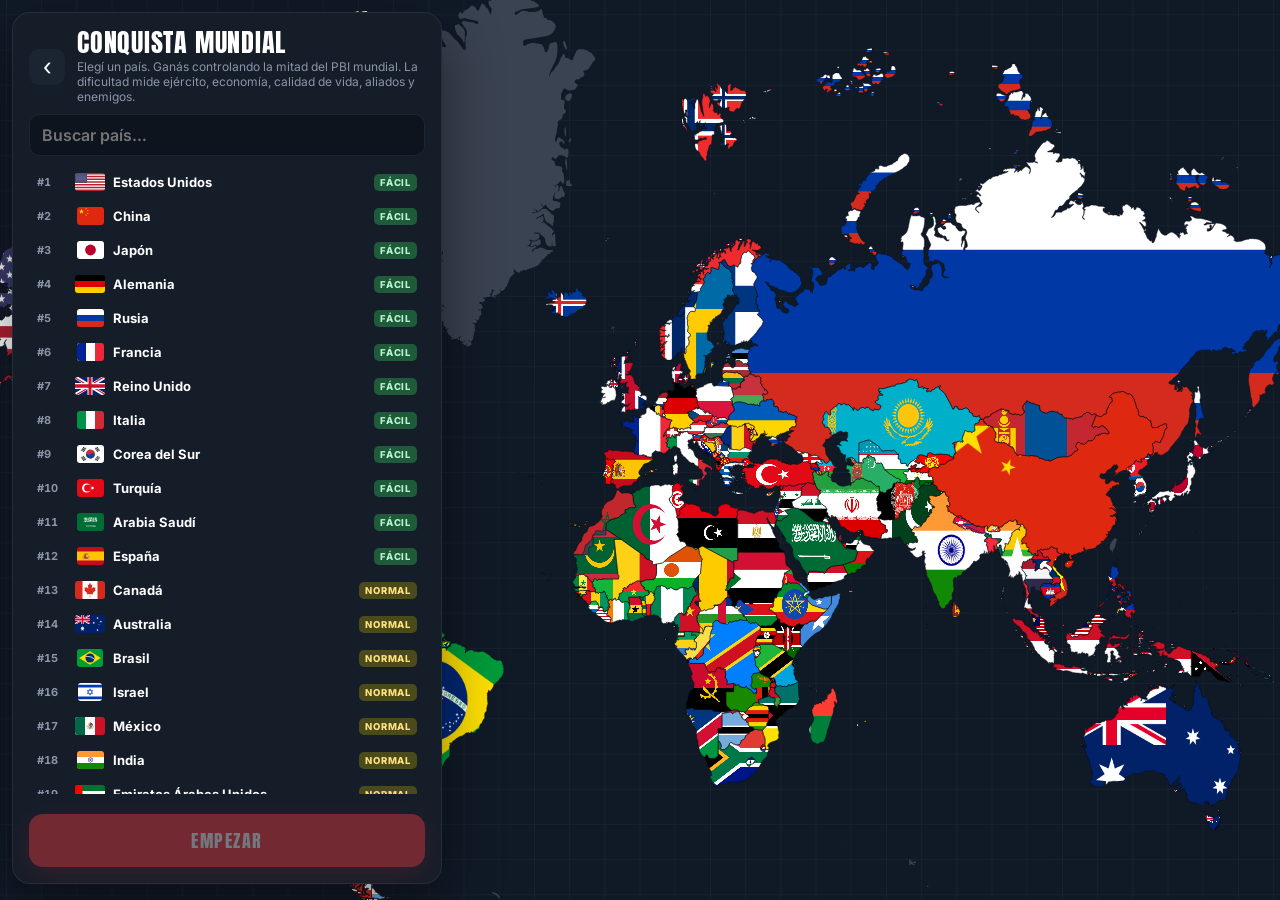
==== commit 09b60b02: "Conquista al estilo dominación: mapa por puntos y escuadrones en el mapa - El mundo es una grilla de" ====
--- a/game/conquista.html
+++ b/game/conquista.html
@@ -26,7 +26,7 @@
         <a class="back" href="index.html" aria-label="Volver al menú">‹</a>
         <div>
           <h1>CONQUISTA MUNDIAL</h1>
-          <p>Elegí un país. La dificultad mide ejército, economía, calidad de vida, aliados y enemigos.</p>
+          <p>Elegí un país. Ganás controlando la mitad del PBI mundial. La dificultad mide ejército, economía, calidad de vida, aliados y enemigos.</p>
         </div>
       </div>
       <input id="pickSearch" type="search" placeholder="Buscar país…" autocomplete="off" aria-label="Buscar país">
@@ -67,8 +67,8 @@
     <nav class="dock" aria-label="Acciones">
       <button data-tab="res"><span>🏛️</span>PAÍS</button>
       <button data-tab="army"><span>⚔️</span>EJÉRCITO</button>
-      <button data-tab="bud"><span>💰</span>PLATA</button>
-      <button data-tab="terr"><span>🏙️</span>CIUDADES</button>
+      <button data-tab="bud"><span>💰</span>PRESUPUESTO</button>
+      <button data-tab="tech"><span>🔬</span>INVESTIGAR</button>
       <button data-tab="dip"><span>🤝</span>DIPLOMACIA</button>
       <button data-tab="ideo"><span>📜</span>GOBIERNO</button>
     </nav>
